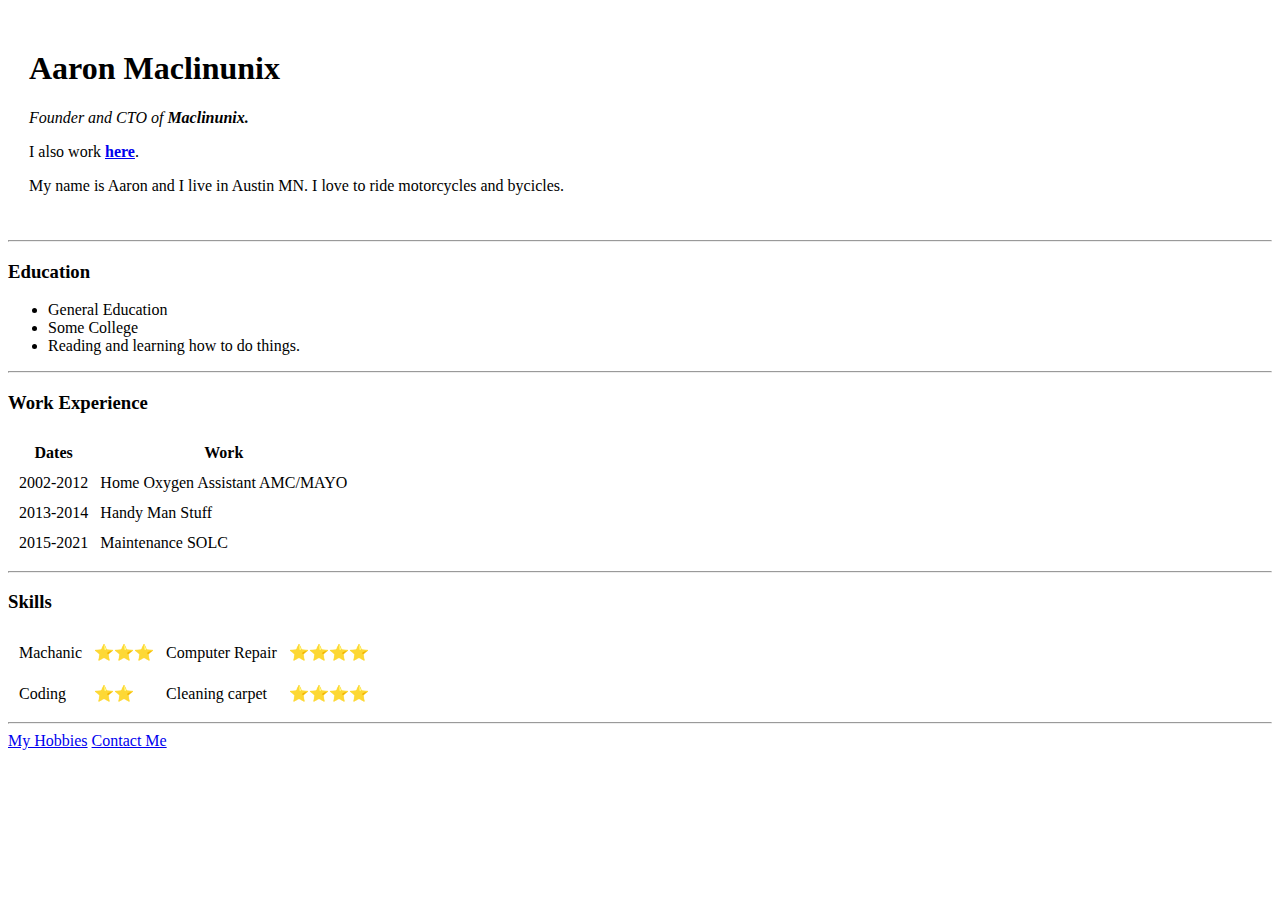
==== index.html @ 37d4a988 "Update index.html" ====
<!DOCTYPE html>
<html lang="en">

<head>
    <meta charset="UTF-8">
    <meta http-equiv="X-UA-Compatible" content="IE=edge">
    <meta name="viewport" content="width=device-width, initial-scale=1.0">
    <title>Mark's Personal Site</title>
</head>

<body>
    <table cellspacing="20">
        
            <td>
                <h1>Aaron Maclinunix</h1>
                <p><em>Founder and CTO of <strong>Maclinunix.</strong></em></p>
                <p>I also work <strong><a href="https://www.solc.org">here</a></strong>.</p>
                <p>My name is Aaron and I live in Austin MN. I love to ride motorcycles and bycicles.</p>
            </td>
        </tr>
    </table>
    <!-- <img src="IMG_0583.jpg" alt="my bycicles"> -->


    <hr>
    <h3>Education</h3>
    <ul>
        <li>General Education</li>
        <li>Some College</li>
        <li>Reading and learning how to do things.</li>
    </ul>
    <hr>
    <h3>Work Experience</h3>
    <!-- <table border="1"> -->
    <table cellspacing="10">
        <thead>
            <tr>
                <th>Dates</th>
                <th>Work</th>
            </tr>
        </thead>
        <tbody>
            <tr>
                <td>2002-2012</td>
                <td>Home Oxygen Assistant AMC/MAYO</td>
            </tr>
            <tr>
                <td>2013-2014</td>
                <td>Handy Man Stuff</td>
            </tr>
            <tr>
                <td>2015-2021</td>
                <td>Maintenance SOLC</td>
            </tr>

        </tbody>
        <tfoot>

        </tfoot>
    </table>
    <hr>
    <h3>Skills</h3>
    <!-- <table border="1"> -->
    <table cellspacing="10">


        <tr>
            <td>Machanic</td>
            <td>⭐⭐⭐</td>
            <td>Computer Repair</td>
            <td>⭐⭐⭐⭐</td>
        </tr>
        <tr>

        </tr>
        <tr>
            <td>Coding</td>
            <td>⭐⭐</td>
            <td>Cleaning carpet</td>
            <td>⭐⭐⭐⭐</td>
        </tr>


    </table>
    <hr>
    <a href="hobbies.html">My Hobbies</a>

    <a href="contact.html">Contact Me</a>
</body>

</html>
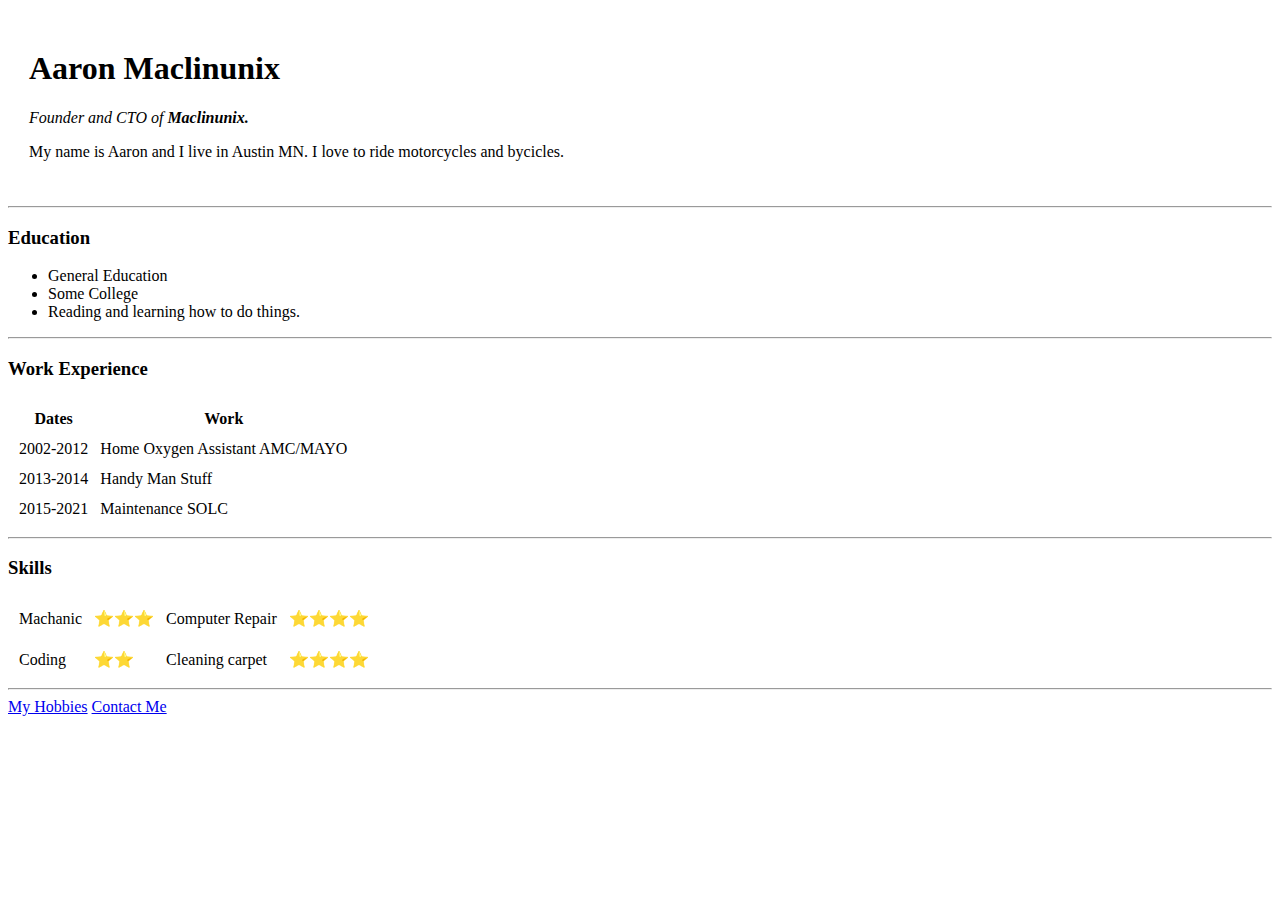
==== commit a6f7fc68: "Update index.html" ====
--- a/index.html
+++ b/index.html
@@ -14,7 +14,7 @@
             <td>
                 <h1>Aaron Maclinunix</h1>
                 <p><em>Founder and CTO of <strong>Maclinunix.</strong></em></p>
-                <p>I also work <strong><a href="https://www.solc.org">here</a></strong>.</p>
+                
                 <p>My name is Aaron and I live in Austin MN. I love to ride motorcycles and bycicles.</p>
             </td>
         </tr>
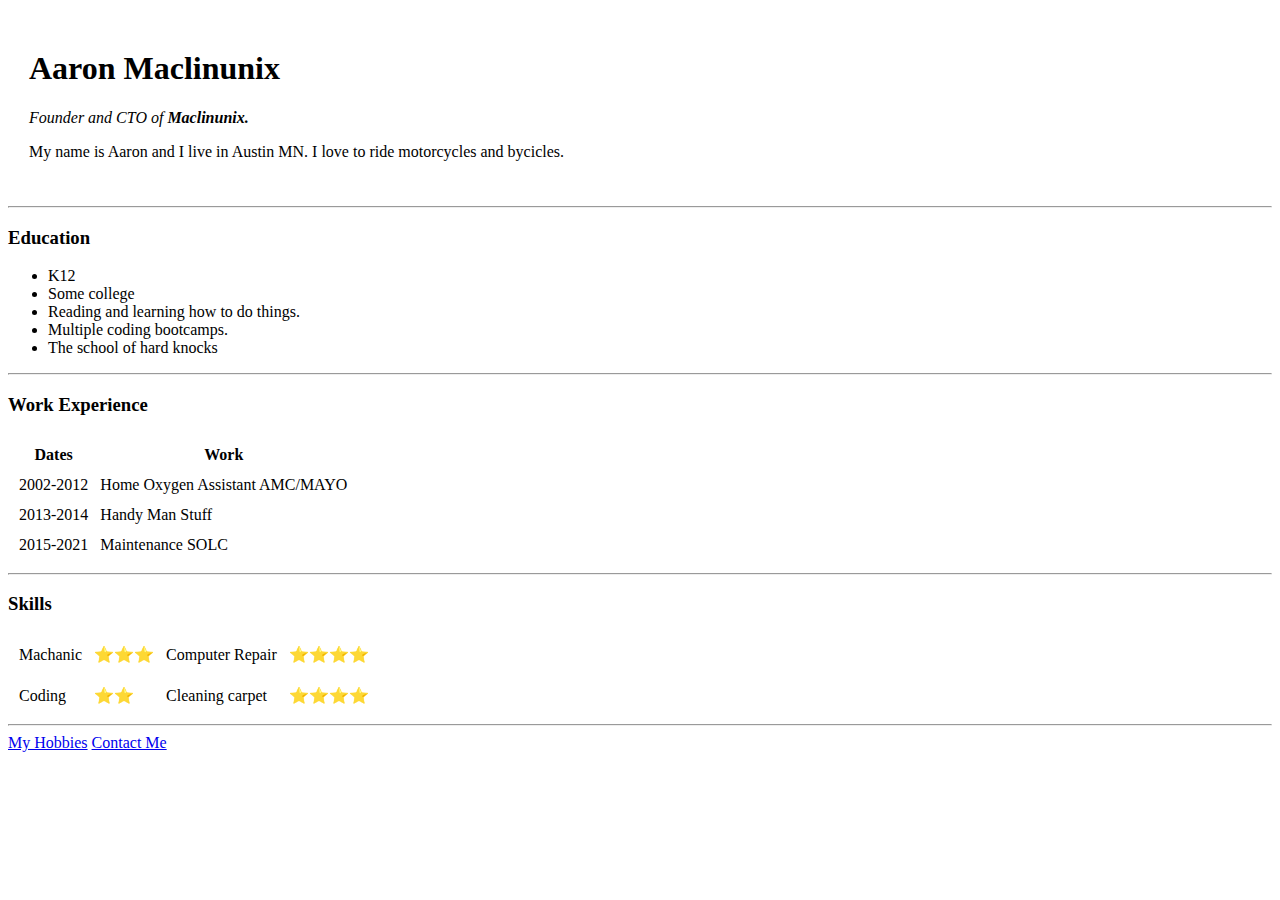
==== commit 1f58aca4: "Update index.html" ====
--- a/index.html
+++ b/index.html
@@ -25,9 +25,11 @@
     <hr>
     <h3>Education</h3>
     <ul>
-        <li>General Education</li>
-        <li>Some College</li>
+        <li>K12</li>
+        <li>Some college</li>
         <li>Reading and learning how to do things.</li>
+        <li>Multiple coding bootcamps.
+        <li>The school of hard knocks</li>
     </ul>
     <hr>
     <h3>Work Experience</h3>
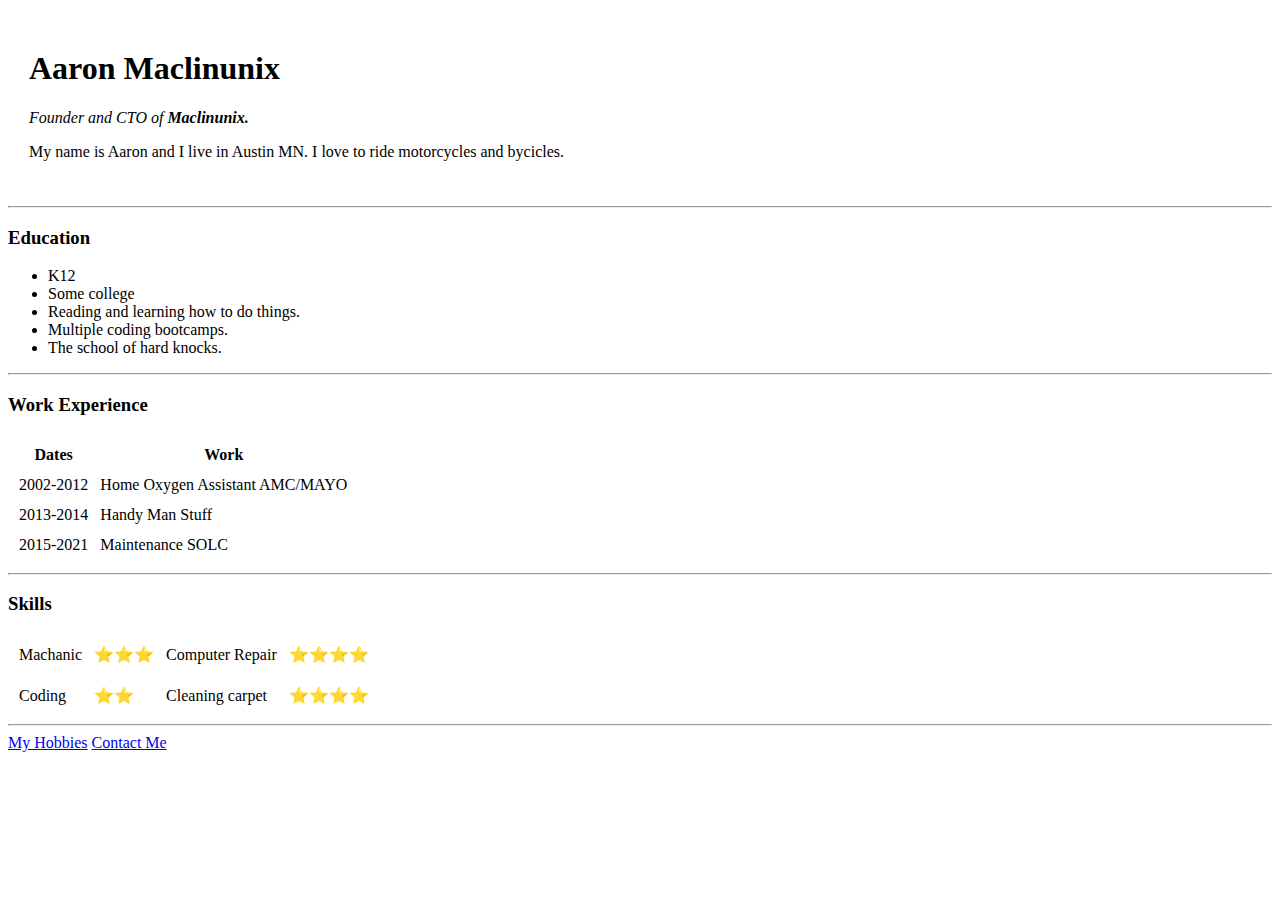
==== commit 695624fd: "Update index.html" ====
--- a/index.html
+++ b/index.html
@@ -28,8 +28,8 @@
         <li>K12</li>
         <li>Some college</li>
         <li>Reading and learning how to do things.</li>
-        <li>Multiple coding bootcamps.
-        <li>The school of hard knocks</li>
+        <li>Multiple coding bootcamps.</li>
+        <li>The school of hard knocks.</li>
     </ul>
     <hr>
     <h3>Work Experience</h3>
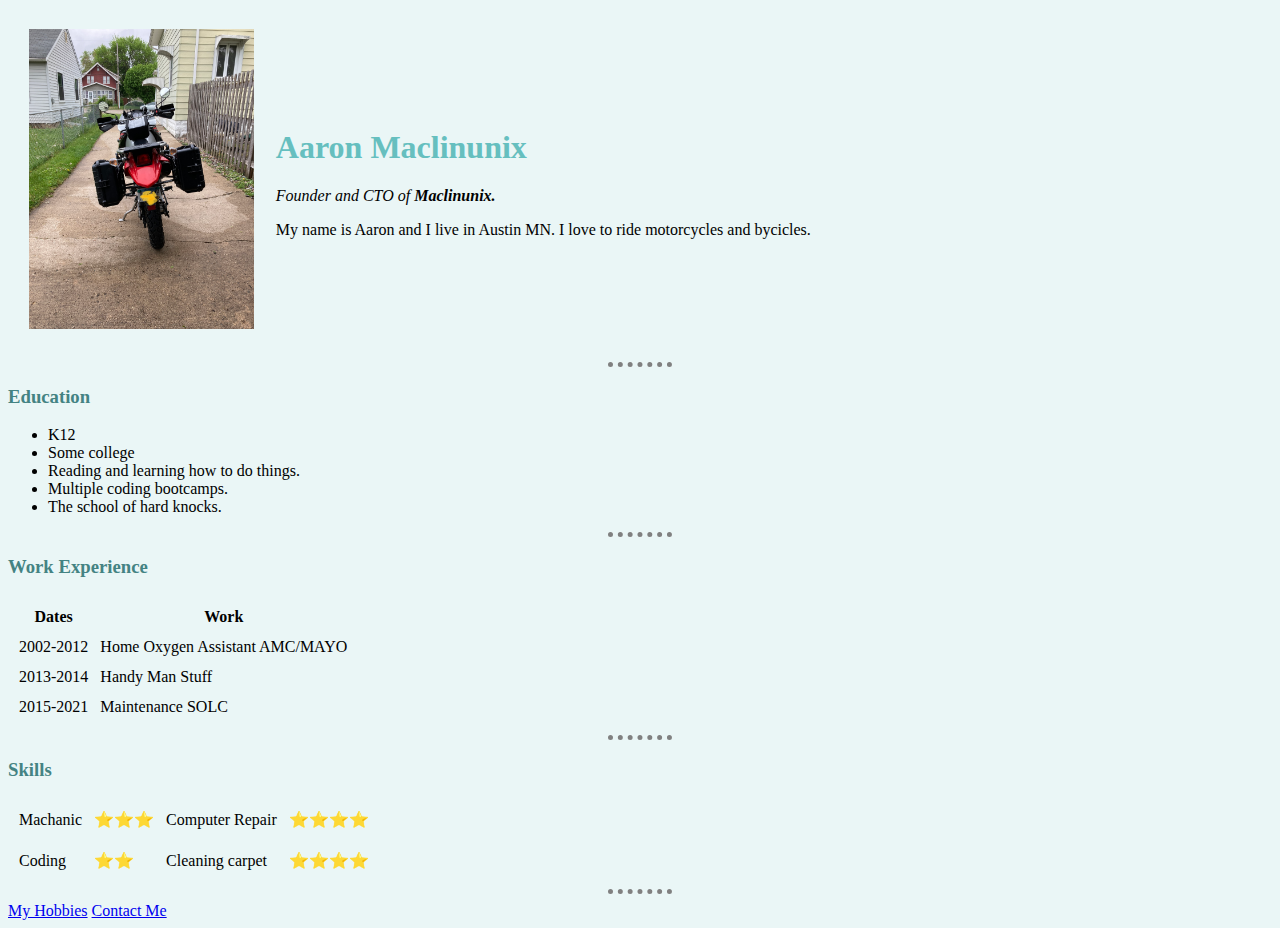
==== commit 50047357: "Update index.html" ====
--- a/index.html
+++ b/index.html
@@ -6,11 +6,15 @@
     <meta http-equiv="X-UA-Compatible" content="IE=edge">
     <meta name="viewport" content="width=device-width, initial-scale=1.0">
     <title>Mark's Personal Site</title>
+    <link rel="stylesheet" href="styles.css">
 </head>
 
 <body>
     <table cellspacing="20">
-        
+        <tr>
+            <td><img src="IMG_0583.jpg" alt="my bycicles"> </td>
+                 
+                
             <td>
                 <h1>Aaron Maclinunix</h1>
                 <p><em>Founder and CTO of <strong>Maclinunix.</strong></em></p>
--- a/styles.css
+++ b/styles.css
@@ -0,0 +1,27 @@
+body {
+    background-color: #EAF6F6;
+}
+
+hr {
+
+    border-style: none;
+    border-top-style: dotted;
+    border-color: grey;
+    border-width: 5px;
+    width: 5%;
+
+
+}
+
+img {
+    height: 300px;
+}
+
+h1 {
+    color: #66bfbf;
+
+}
+
+h3 {
+    color: #448383;
+}
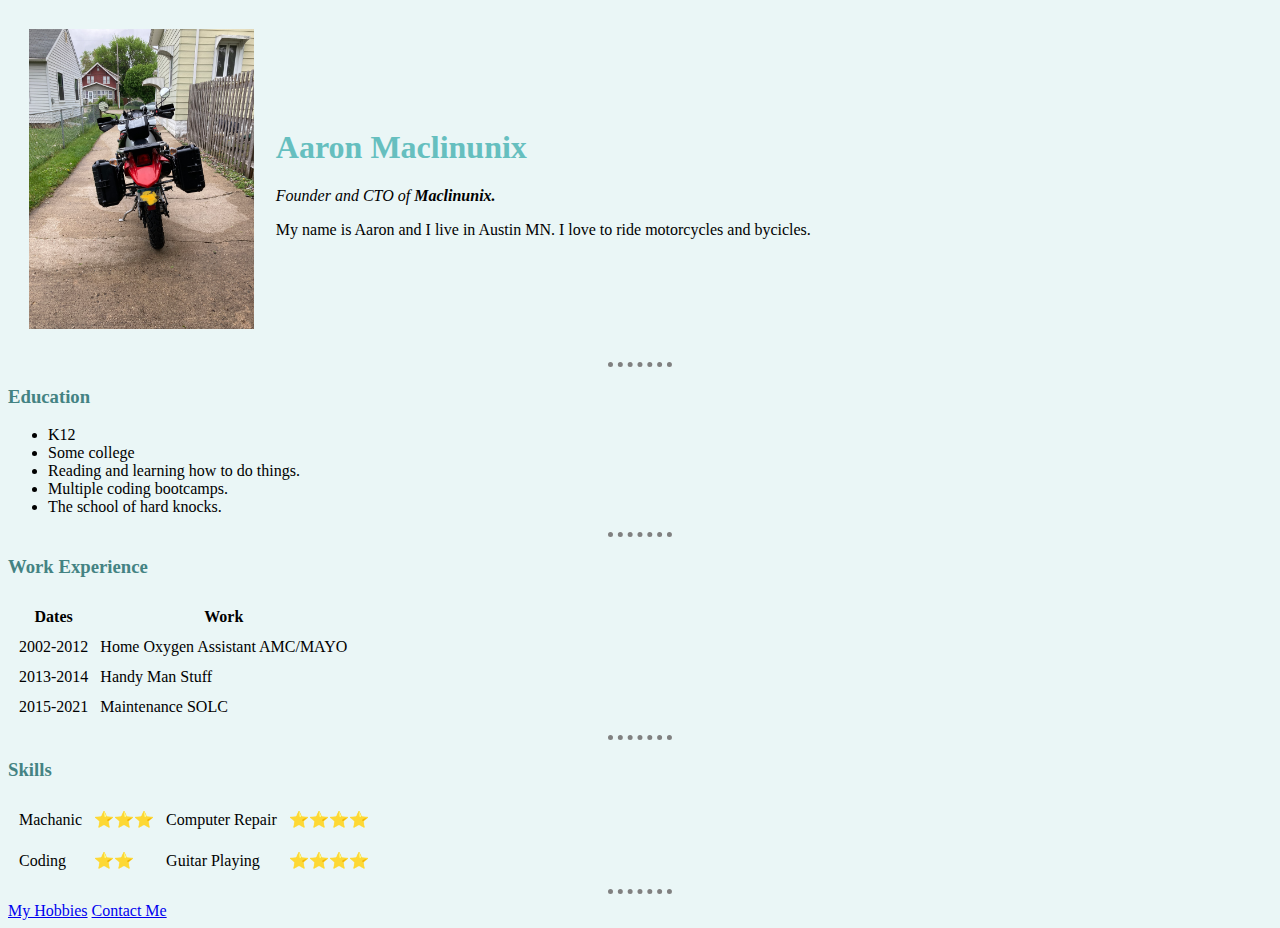
==== commit ad66549c: "Update index.html" ====
--- a/index.html
+++ b/index.html
@@ -82,7 +82,7 @@
         <tr>
             <td>Coding</td>
             <td>⭐⭐</td>
-            <td>Cleaning carpet</td>
+            <td>Guitar Playing</td>
             <td>⭐⭐⭐⭐</td>
         </tr>
 
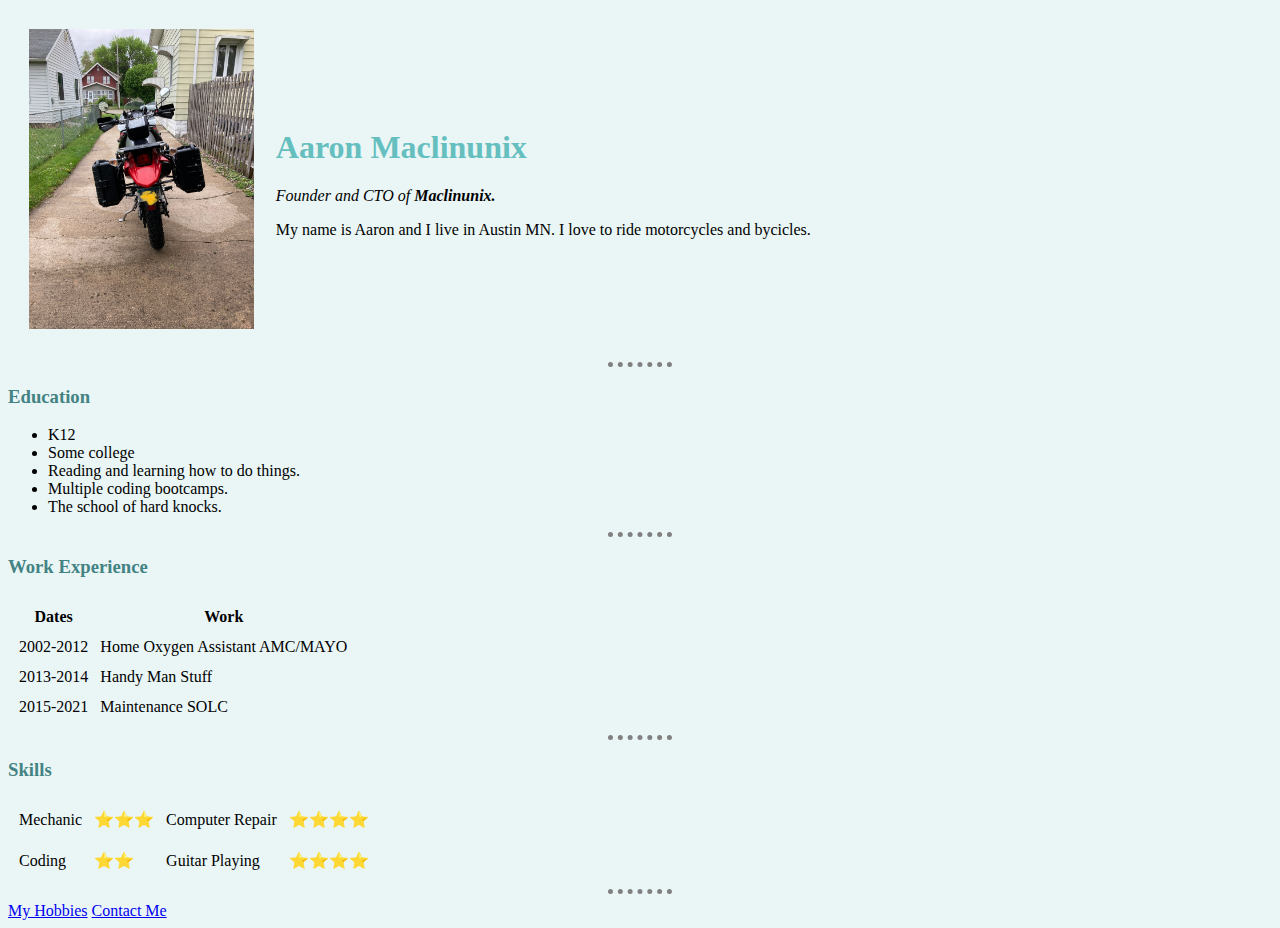
==== commit 2f239b4d: "Update index.html" ====
--- a/index.html
+++ b/index.html
@@ -71,7 +71,7 @@
 
 
         <tr>
-            <td>Machanic</td>
+            <td>Mechanic</td>
             <td>⭐⭐⭐</td>
             <td>Computer Repair</td>
             <td>⭐⭐⭐⭐</td>
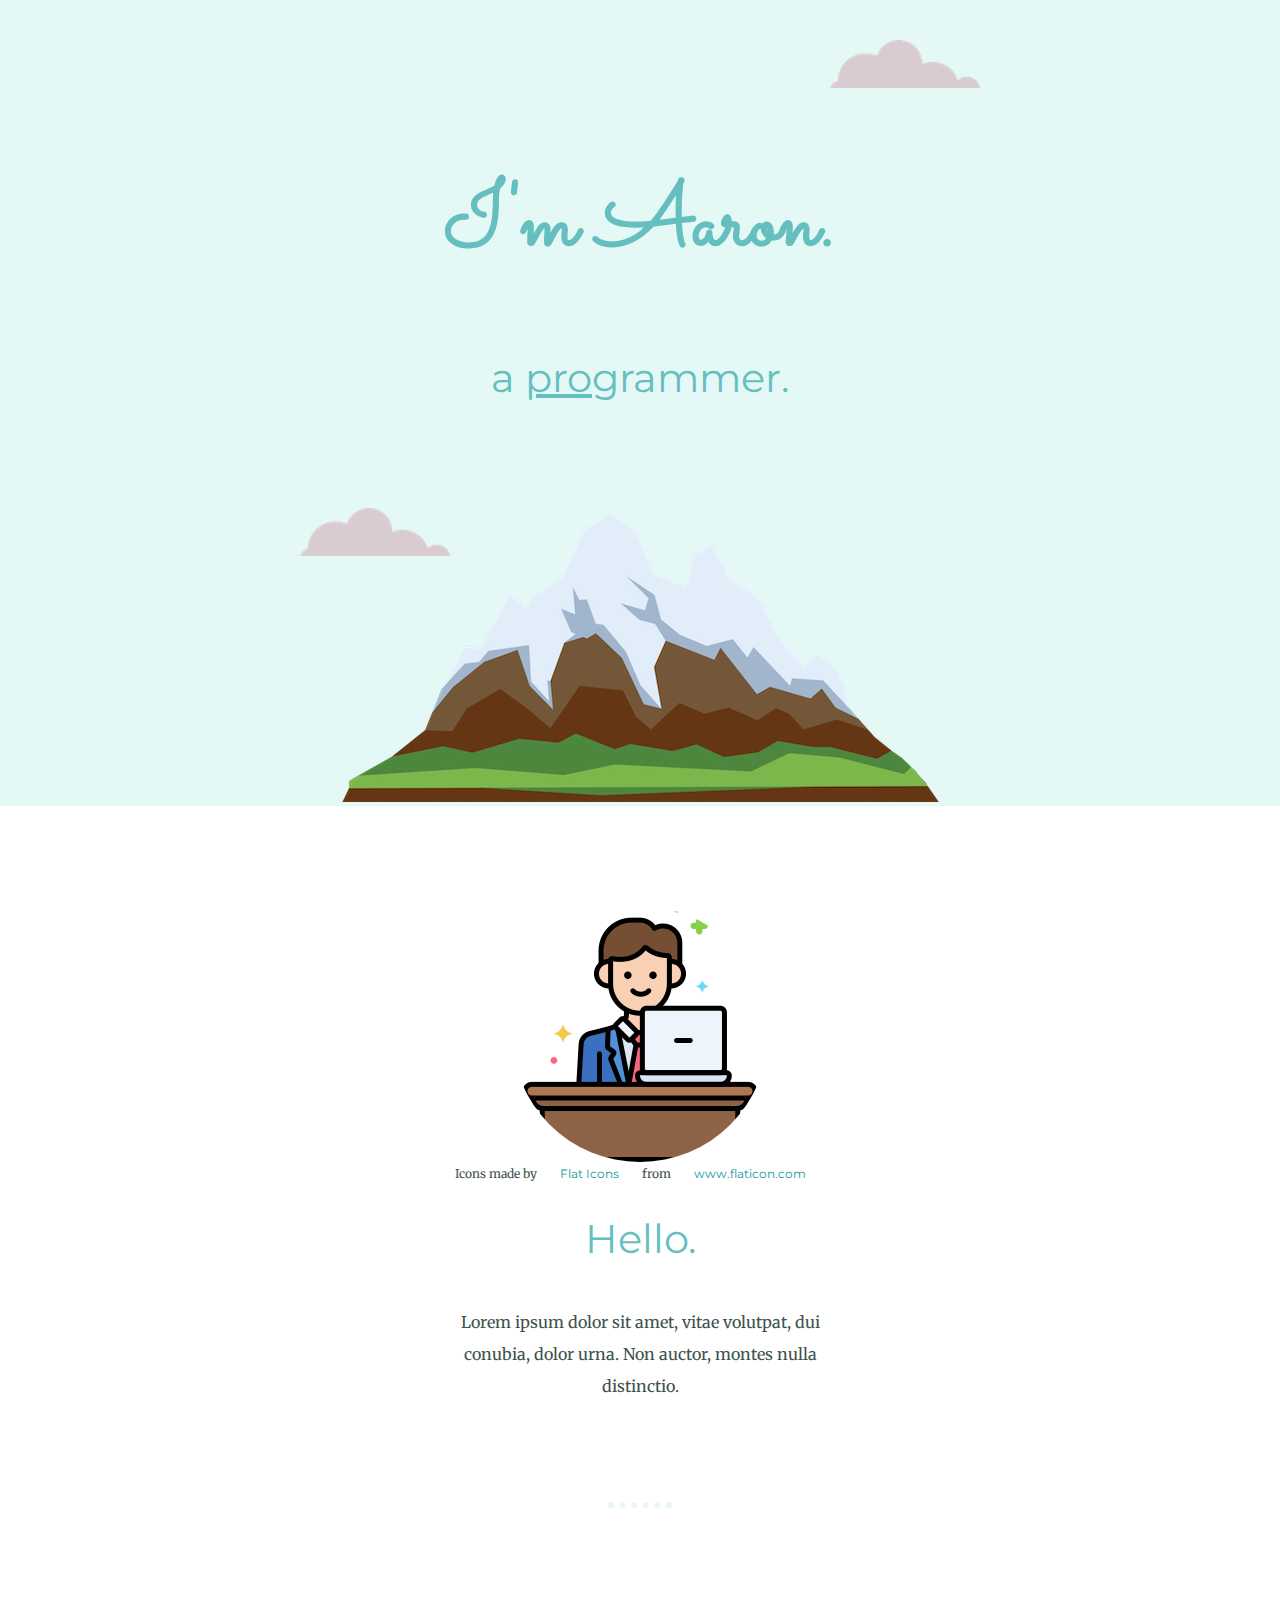
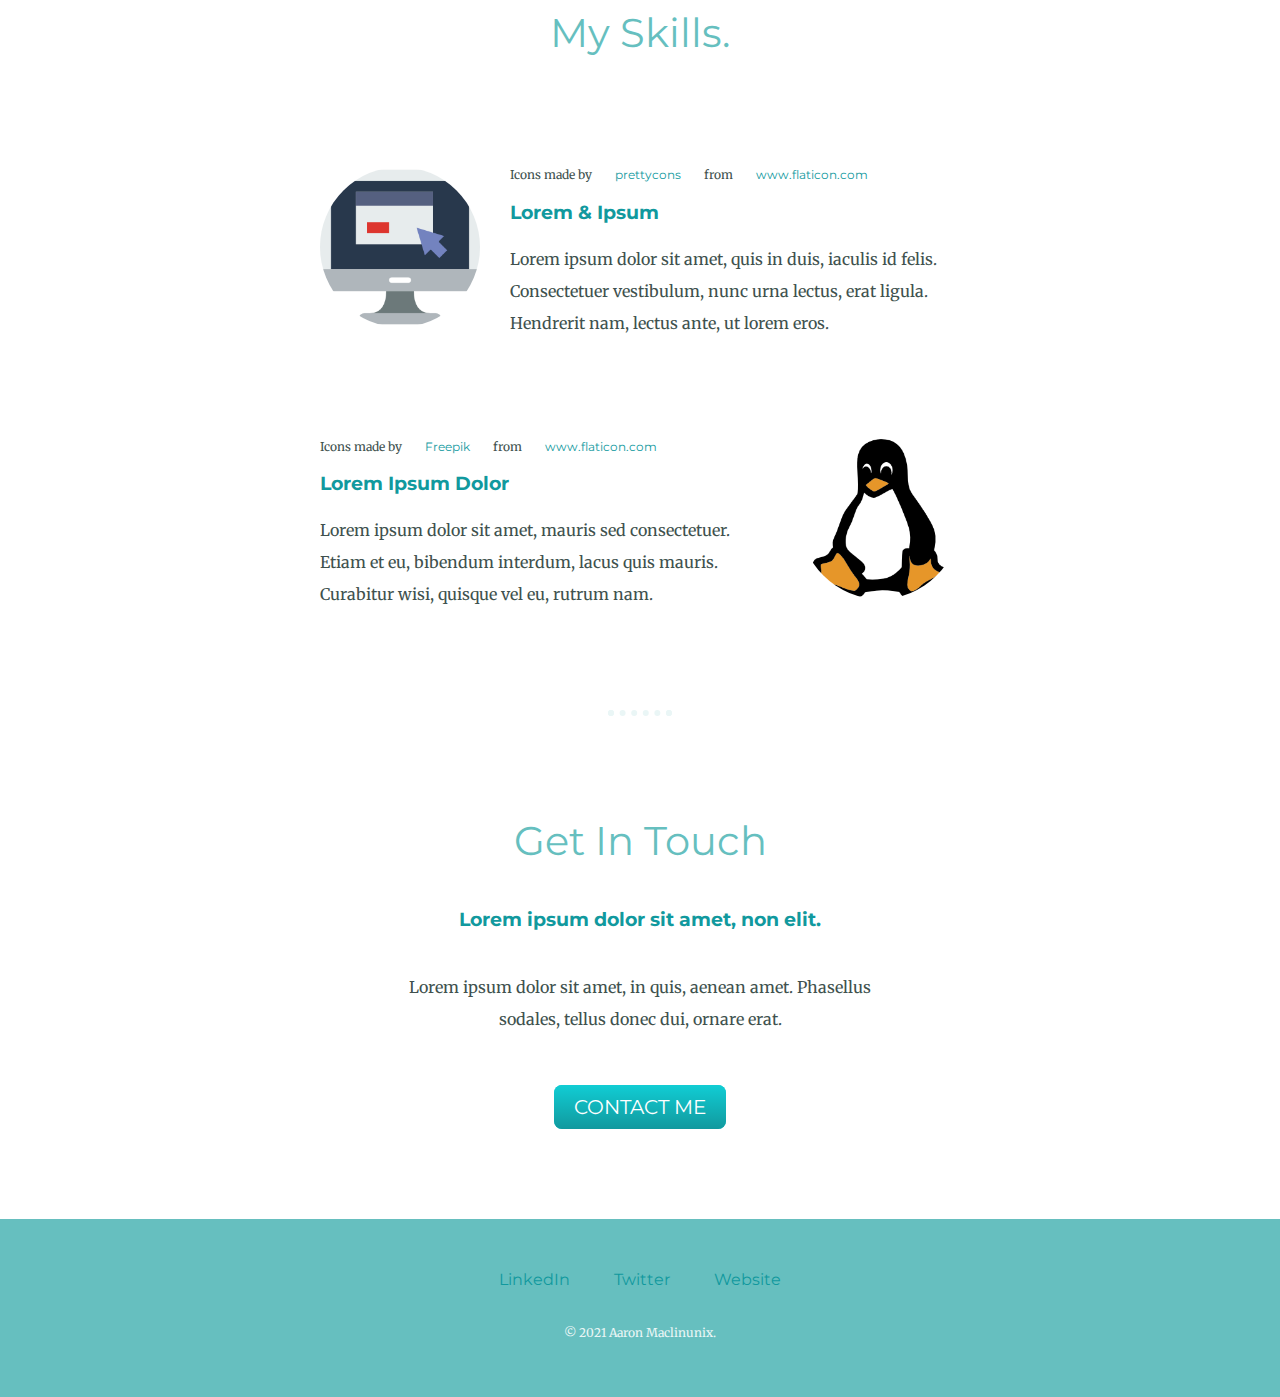
==== commit 72c552b7: "Add files via upload" ====
--- a/index.html
+++ b/index.html
@@ -5,93 +5,77 @@
     <meta charset="UTF-8">
     <meta http-equiv="X-UA-Compatible" content="IE=edge">
     <meta name="viewport" content="width=device-width, initial-scale=1.0">
-    <title>Mark's Personal Site</title>
+    <title>Maclinunix</title>
     <link rel="stylesheet" href="styles.css">
+    <link rel="icon" href="favicon.ico">
+    <link rel="preconnect" href="https://fonts.googleapis.com">
+    <link rel="preconnect" href="https://fonts.gstatic.com" crossorigin>
+    <link
+        href="https://fonts.googleapis.com/css2?family=Merriweather&family=Montserrat:wght@100&family=Sacramento&display=swap"
+        rel="stylesheet">
 </head>
 
 <body>
-    <table cellspacing="20">
-        <tr>
-            <td><img src="IMG_0583.jpg" alt="my bycicles"> </td>
-                 
-                
-            <td>
-                <h1>Aaron Maclinunix</h1>
-                <p><em>Founder and CTO of <strong>Maclinunix.</strong></em></p>
-                
-                <p>My name is Aaron and I live in Austin MN. I love to ride motorcycles and bycicles.</p>
-            </td>
-        </tr>
-    </table>
-    <!-- <img src="IMG_0583.jpg" alt="my bycicles"> -->
+    <div class="top-container">
+        <img class="top-cloud" src="cloud.png" alt="cloud-img">
+        <h1>I'm Aaron.</h1>
+        <h2>a <span class="pro">pro</span>grammer.</h2>
+
+        <img class="bottom-cloud" src="cloud.png" alt="cloud-img">
+        <img src="mountain.png" alt="mountain-img">
+    </div>
+
+    <div class="middle-container">
+        <div class="profile">
+            <img class="man" src="senior.png" alt="man">
+            <div class="web">Icons made by <a href="https://www.flaticon.com/authors/flat-icons" title="Flat Icons">Flat
+                    Icons</a>
+                from <a href="https://www.flaticon.com/" title="Flaticon">www.flaticon.com</a></div>
+            <h2>Hello.</h2>
+            <p class="intro">Lorem ipsum dolor sit amet, vitae volutpat, dui conubia, dolor urna. Non auctor, montes
+                nulla distinctio.
+            </p>
+        </div>
+        <hr>
+        <div class="skills">
+            <h2>My Skills.</h2>
+            <div class="skill-row">
+                <img class="website" src="website.png" alt="website">
+                <div class="web">Icons made by <a href="https://www.flaticon.com/authors/prettycons"
+                        title="prettycons">prettycons</a> from <a href="https://www.flaticon.com/"
+                        title="Flaticon">www.flaticon.com</a></div>
+                <h3>Lorem & Ipsum</h3>
+                <p>Lorem ipsum dolor sit amet, quis in duis, iaculis id felis. Consectetuer
+                    vestibulum, nunc urna
+                    lectus, erat ligula. Hendrerit nam, lectus ante, ut lorem eros.</p>
+            </div>
+            <div class="skill-row">
+                <img class="linux" src="linux.png" alt="linux">
+                <div class="web">Icons made by <a href="https://www.freepik.com" title="Freepik">Freepik</a> from <a
+                        href="https://www.flaticon.com/" title="Flaticon">www.flaticon.com</a></div>
+                <h3>Lorem Ipsum Dolor</h3>
+                <p>Lorem ipsum dolor sit amet, mauris sed consectetuer. Etiam et eu, bibendum
+                    interdum, lacus quis
+                    mauris. Curabitur wisi, quisque vel eu, rutrum nam.</p>
+            </div>
+        </div>
+        <hr>
+        <div class="contact-me">
+            <h2>Get In Touch</h2>
+            <h3>Lorem ipsum dolor sit amet, non elit.</h3>
+            <p class="contact-message">Lorem ipsum dolor sit amet, in quis, aenean amet. Phasellus sodales, tellus donec
+                dui, ornare erat.</p>
+            <a class="btn" href="mailto:maclinunix@gmail.com">CONTACT ME</a>
+        </div>
+    </div>
 
 
-    <hr>
-    <h3>Education</h3>
-    <ul>
-        <li>K12</li>
-        <li>Some college</li>
-        <li>Reading and learning how to do things.</li>
-        <li>Multiple coding bootcamps.</li>
-        <li>The school of hard knocks.</li>
-    </ul>
-    <hr>
-    <h3>Work Experience</h3>
-    <!-- <table border="1"> -->
-    <table cellspacing="10">
-        <thead>
-            <tr>
-                <th>Dates</th>
-                <th>Work</th>
-            </tr>
-        </thead>
-        <tbody>
-            <tr>
-                <td>2002-2012</td>
-                <td>Home Oxygen Assistant AMC/MAYO</td>
-            </tr>
-            <tr>
-                <td>2013-2014</td>
-                <td>Handy Man Stuff</td>
-            </tr>
-            <tr>
-                <td>2015-2021</td>
-                <td>Maintenance SOLC</td>
-            </tr>
-
-        </tbody>
-        <tfoot>
-
-        </tfoot>
-    </table>
-    <hr>
-    <h3>Skills</h3>
-    <!-- <table border="1"> -->
-    <table cellspacing="10">
-
-
-        <tr>
-            <td>Mechanic</td>
-            <td>⭐⭐⭐</td>
-            <td>Computer Repair</td>
-            <td>⭐⭐⭐⭐</td>
-        </tr>
-        <tr>
-
-        </tr>
-        <tr>
-            <td>Coding</td>
-            <td>⭐⭐</td>
-            <td>Guitar Playing</td>
-            <td>⭐⭐⭐⭐</td>
-        </tr>
-
-
-    </table>
-    <hr>
-    <a href="hobbies.html">My Hobbies</a>
-
-    <a href="contact.html">Contact Me</a>
+    <div class="bottom-container">
+        <a class="footer-link" href="https://www.linkedin.com/">LinkedIn</a>
+        <a class="footer-link" href="https://twitter.com/">Twitter</a>
+        <a class="footer-link" href="https://www.appbrewery.co/">Website</a>
+        <p class="copyright">© 2021 Aaron Maclinunix.</p>
+    </div>
 </body>
 
-</html>
+</html>--- a/styles.css
+++ b/styles.css
@@ -1,27 +1,152 @@
 body {
-    background-color: #EAF6F6;
-}
-
-hr {
-
-    border-style: none;
-    border-top-style: dotted;
-    border-color: grey;
-    border-width: 5px;
-    width: 5%;
-
-
-}
-
-img {
-    height: 300px;
+    color: #40514e;
+    margin: 0;
+    text-align: center;
+    font-family: 'Merriweather', serif;
 }
 
 h1 {
     color: #66bfbf;
+    font-size: 5.625rem;
+    margin-top: 50px auto 0 auto;
+    font-family: 'Sacramento', cursive;
+  
+    
+}
+h2 {
+    color: #66bfbf;
+    font-family: 'Montserrat', sans-serif;
+    font-size: 2.5rem;
+    font-weight: normal;
+    padding-bottom: 10px;
+   
+}
+
+h3 {
+    color: #66bfbf;
+    font-family: 'Montserrat', sans-serif;
+    color: #11999e;
+}
+p {
+    line-height: 2;
+}
+hr {
+    border: dotted #EAF6F6 6px;
+    border-bottom: none;
+    width: 4%;
+    margin: 100px auto;
+    
+}
+
+a {
+    color: #11999e;
+    font-family: 'Montserrat', sans-serif;
+    margin: 10px 20px;
+    text-decoration: none;
+}
+a:hover {
+    color:#EAF6F6
+}
+.top-container {
+    background-color: #e4f9f5;
+    position: relative;
+    padding-top: 100px;
+   
+}
+
+.middle-container {
+ 
+    margin: 100px 0;
+    
+}
+
+.bottom-container {
+    background-color: #66bfbf;
+    padding: 50px 0 20px;
+    
+} 
+.skill-row {
+    width: 50%;
+    margin: 100px auto 100px auto;
+    text-align: left;
+    
 
 }
 
-h3 {
-    color: #448383;
+.pro {
+    text-decoration: underline;
 }
+
+.intro {
+    width: 30%;
+    margin: auto;
+}
+.bottom-cloud {
+    position: absolute;
+    left: 300px;
+    bottom: 250px;
+    
+}
+.top-cloud {
+    position: absolute;
+    right: 300px;
+    top: 40px;
+    
+}
+
+
+.man {
+    border-radius: 50%;
+}
+.website {
+    float: left;
+    border-radius: 50%;
+    width: 25%;
+    margin-right: 30px;
+}
+.linux {
+    float: right;
+    border-radius: 50%;
+    width: 25%;
+    margin-left: 30px;
+}
+
+.contact-message {
+    width: 40%;
+    margin: 40px auto 60px;
+}
+
+.btn {
+    background: #11cdd4;
+    background-image: -webkit-linear-gradient(top, #11cdd4, #11999e);
+    background-image: -moz-linear-gradient(top, #11cdd4, #11999e);
+    background-image: -ms-linear-gradient(top, #11cdd4, #11999e);
+    background-image: -o-linear-gradient(top, #11cdd4, #11999e);
+    background-image: linear-gradient(to bottom, #11cdd4, #11999e);
+    -webkit-border-radius: 8;
+    -moz-border-radius: 8;
+    border-radius: 8px;
+    font-family: 'Montserrat', sans-serif;
+    color: #ffffff;
+    font-size: 20px;
+    padding: 10px 20px 10px 20px;
+    text-decoration: none;
+  }
+  
+  .btn:hover {
+    background: #30e3cb;
+    background-image: -webkit-linear-gradient(top, #30e3cb, #2bc4ad);
+    background-image: -moz-linear-gradient(top, #30e3cb, #2bc4ad);
+    background-image: -ms-linear-gradient(top, #30e3cb, #2bc4ad);
+    background-image: -o-linear-gradient(top, #30e3cb, #2bc4ad);
+    background-image: linear-gradient(to bottom, #30e3cb, #2bc4ad);
+    text-decoration: none;
+  }
+  .copyright {
+      color: #EAF6F6;
+      font-size: 0.75rem;
+      padding: 20px 0;
+  }
+  .web {
+      font-size: 00.75rem;
+  }